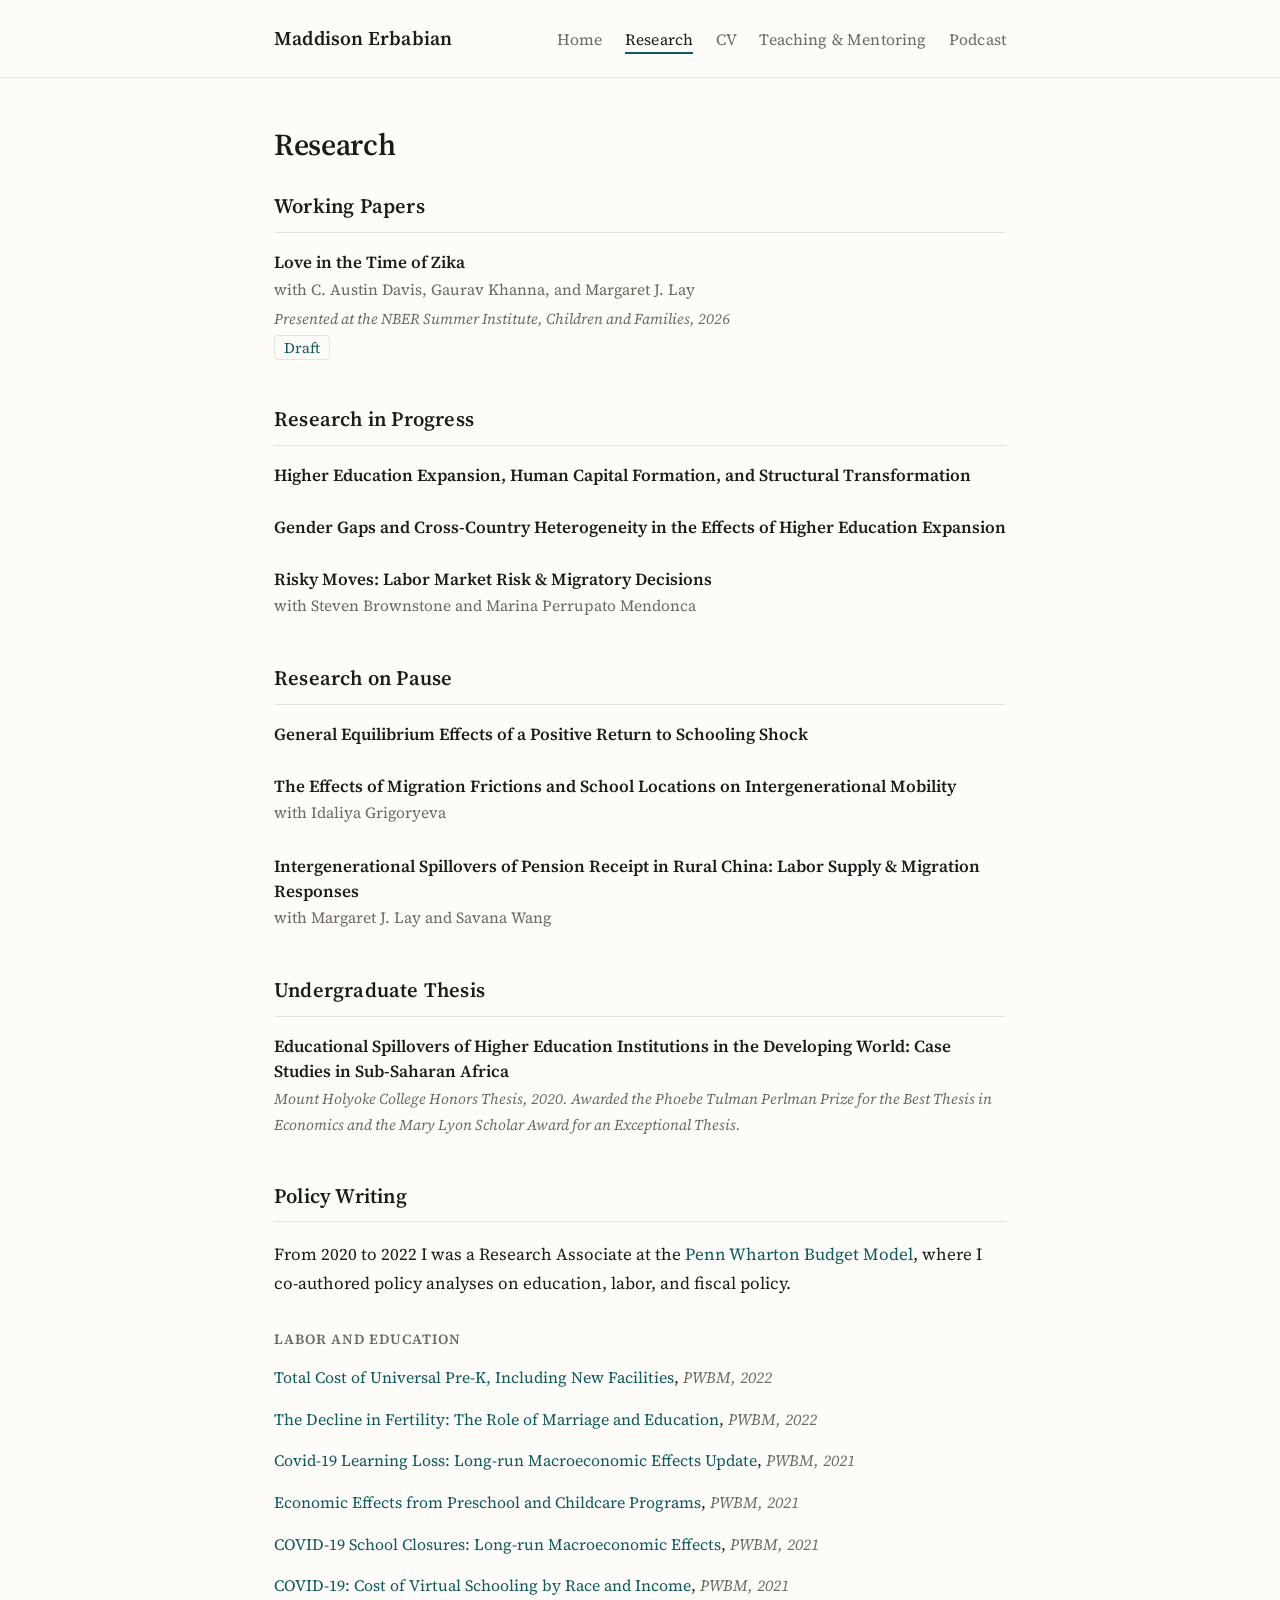
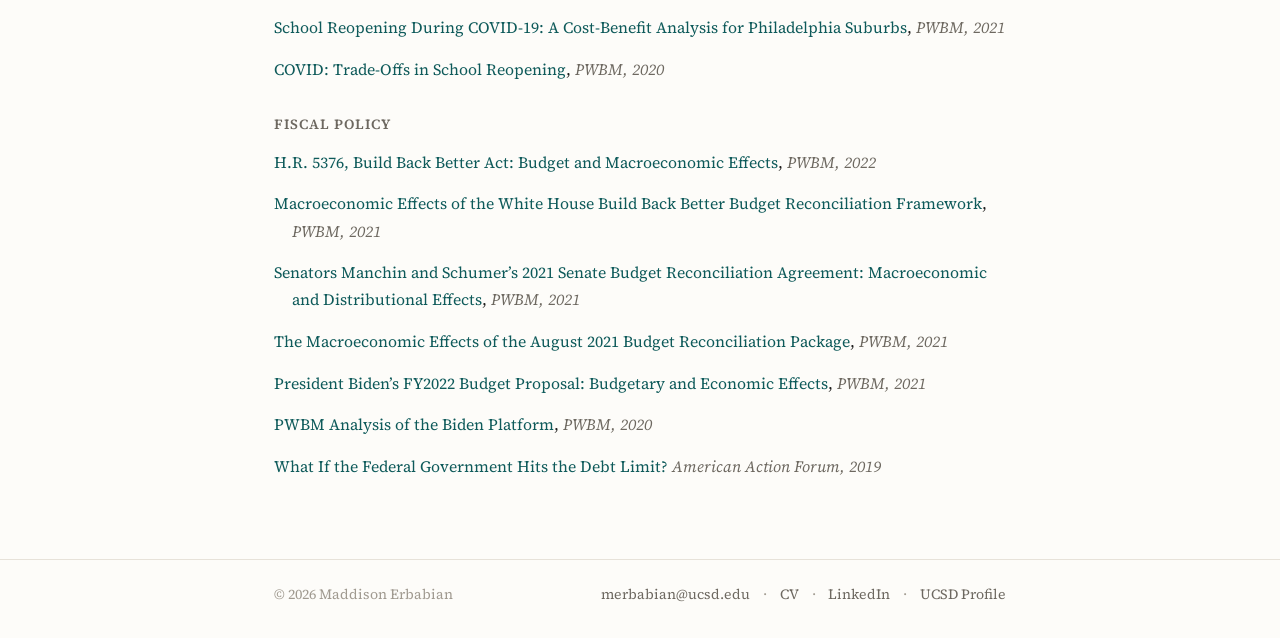
==== research.html @ f3ff4b71 "Add files via upload" ====
<!DOCTYPE html>
<html lang="en">
<head>
<meta charset="utf-8">
<meta name="viewport" content="width=device-width, initial-scale=1">
<title>Research — Maddison Erbabian</title>
<meta name="description" content="Research by Maddison Erbabian: working papers and research in progress on higher education expansion, human capital, gender gaps, migration, and health shocks in developing countries.">
<link rel="canonical" href="https://maddisonerbabian.github.io/research.html">
<meta property="og:title" content="Research — Maddison Erbabian">
<meta property="og:description" content="Working papers and research in progress on higher education expansion, human capital, gender gaps, migration, and health shocks.">
<meta property="og:url" content="https://maddisonerbabian.github.io/research.html">
<meta property="og:type" content="website">
<link rel="preconnect" href="https://fonts.googleapis.com">
<link rel="preconnect" href="https://fonts.gstatic.com" crossorigin>
<link href="https://fonts.googleapis.com/css2?family=Source+Serif+4:ital,opsz,wght@0,8..60,400..700;1,8..60,400..700&display=swap" rel="stylesheet">
<link rel="stylesheet" href="style.css">
</head>
<body>

<header>
  <div class="container header-inner">
    <div class="site-name"><a href="index.html">Maddison Erbabian</a></div>
    <nav>
      <ul>
        <li><a href="index.html">Home</a></li>
        <li><a href="research.html" class="active">Research</a></li>
        <li><a href="files/Maddison_Erbabian_CV.pdf">CV</a></li>
        <li><a href="teaching.html">Teaching &amp; Mentoring</a></li>
        <li><a href="podcast.html">Podcast</a></li>
      </ul>
    </nav>
  </div>
</header>

<main>
  <div class="container">
    <h1>Research</h1>

    <h2>Working Papers</h2>

    <div class="paper">
      <div class="paper-title"><a href="https://www.econgaurav.com/papers/Zika.pdf">Love in the Time of Zika</a></div>
      <div class="paper-authors">with C. Austin Davis, Gaurav Khanna, and Margaret J. Lay</div>
      <div class="paper-note">Presented at the NBER Summer Institute, Children and Families, 2026</div>
      <div class="paper-links"><a href="https://www.econgaurav.com/papers/Zika.pdf">Draft</a></div>
    </div>

    <h2>Research in Progress</h2>

    <div class="paper">
      <div class="paper-title">Higher Education Expansion, Human Capital Formation, and Structural Transformation</div>
    </div>

    <div class="paper">
      <div class="paper-title">Gender Gaps and Cross-Country Heterogeneity in the Effects of Higher Education Expansion</div>
    </div>

    <div class="paper">
      <div class="paper-title">Risky Moves: Labor Market Risk &amp; Migratory Decisions</div>
      <div class="paper-authors">with Steven Brownstone and Marina Perrupato Mendonca</div>
    </div>

    <h2>Research on Pause</h2>

    <div class="paper">
      <div class="paper-title">General Equilibrium Effects of a Positive Return to Schooling Shock</div>
    </div>

    <div class="paper">
      <div class="paper-title">The Effects of Migration Frictions and School Locations on Intergenerational Mobility</div>
      <div class="paper-authors">with Idaliya Grigoryeva</div>
    </div>

    <div class="paper">
      <div class="paper-title">Intergenerational Spillovers of Pension Receipt in Rural China: Labor Supply &amp; Migration Responses</div>
      <div class="paper-authors">with Margaret J. Lay and Savana Wang</div>
    </div>

    <h2>Undergraduate Thesis</h2>

    <div class="paper">
      <div class="paper-title"><a href="https://ida.mtholyoke.edu/bitstream/handle/10166/6046/Maddison%20Erbabian%20Thesis%20-%20Formatted%20for%20LITS.pdf">Educational Spillovers of Higher Education Institutions in the Developing World: Case Studies in Sub-Saharan Africa</a></div>
      <div class="paper-note">Mount Holyoke College Honors Thesis, 2020. Awarded the Phoebe Tulman Perlman Prize for the Best Thesis in Economics and the Mary Lyon Scholar Award for an Exceptional Thesis.</div>
    </div>

    <h2>Policy Writing</h2>

    <p>From 2020 to 2022 I was a Research Associate at the <a href="https://budgetmodel.wharton.upenn.edu/a/maddison-erbabian/">Penn Wharton Budget Model</a>, where I co-authored policy analyses on education, labor, and fiscal policy.</p>

    <h3>Labor and Education</h3>
    <ul class="policy-list">
      <li><a href="https://budgetmodel.wharton.upenn.edu/issues/2022/6/2/total-cost-of-universal-pre-k">Total Cost of Universal Pre-K, Including New Facilities</a>, <span class="venue">PWBM, 2022</span></li>
      <li><a href="https://budgetmodel.wharton.upenn.edu/issues/2022/7/8/decline-in-fertility-the-role-of-marriage-and-education">The Decline in Fertility: The Role of Marriage and Education</a>, <span class="venue">PWBM, 2022</span></li>
      <li><a href="https://budgetmodel.wharton.upenn.edu/issues/2021/10/27/covid-19-learning-loss-long-run-macro-effects">Covid-19 Learning Loss: Long-run Macroeconomic Effects Update</a>, <span class="venue">PWBM, 2021</span></li>
      <li><a href="https://budgetmodel.wharton.upenn.edu/issues/2021/8/23/economic-effects-preschool-and-childcare-programs">Economic Effects from Preschool and Childcare Programs</a>, <span class="venue">PWBM, 2021</span></li>
      <li><a href="https://budgetmodel.wharton.upenn.edu/issues/2021/5/17/covid-school-closures-long-run-effects">COVID-19 School Closures: Long-run Macroeconomic Effects</a>, <span class="venue">PWBM, 2021</span></li>
      <li><a href="https://budgetmodel.wharton.upenn.edu/issues/2021/3/11/covid-19-cost-of-virtual-schooling-by-race-and-income">COVID-19: Cost of Virtual Schooling by Race and Income</a>, <span class="venue">PWBM, 2021</span></li>
      <li><a href="https://budgetmodel.wharton.upenn.edu/issues/2020/12/16/school-reopening-covid-phl">School Reopening During COVID-19: A Cost-Benefit Analysis for Philadelphia Suburbs</a>, <span class="venue">PWBM, 2021</span></li>
      <li><a href="https://budgetmodel.wharton.upenn.edu/issues/2020/10/12/covid-trade-offs-in-school-re-opening">COVID: Trade-Offs in School Reopening</a>, <span class="venue">PWBM, 2020</span></li>
    </ul>

    <h3>Fiscal Policy</h3>
    <ul class="policy-list">
      <li><a href="https://budgetmodel.wharton.upenn.edu/issues/2021/11/15/hr-5376-build-back-better-budget-macro">H.R. 5376, Build Back Better Act: Budget and Macroeconomic Effects</a>, <span class="venue">PWBM, 2022</span></li>
      <li><a href="https://budgetmodel.wharton.upenn.edu/issues/2021/11/4/macro-effects-of-build-back-better-reconciliation-package">Macroeconomic Effects of the White House Build Back Better Budget Reconciliation Framework</a>, <span class="venue">PWBM, 2021</span></li>
      <li><a href="https://budgetmodel.wharton.upenn.edu/issues/2021/10/7/manchin-schumer-budget-reconciliation">Senators Manchin and Schumer&rsquo;s 2021 Senate Budget Reconciliation Agreement: Macroeconomic and Distributional Effects</a>, <span class="venue">PWBM, 2021</span></li>
      <li><a href="https://budgetmodel.wharton.upenn.edu/issues/2021/9/9/reconciliation-macro-effects">The Macroeconomic Effects of the August 2021 Budget Reconciliation Package</a>, <span class="venue">PWBM, 2021</span></li>
      <li><a href="https://budgetmodel.wharton.upenn.edu/issues/2021/7/6/president-biden-fy2022-budget-effects">President Biden&rsquo;s FY2022 Budget Proposal: Budgetary and Economic Effects</a>, <span class="venue">PWBM, 2021</span></li>
      <li><a href="https://budgetmodel.wharton.upenn.edu/issues/2020/9/14/biden-2020-analysis">PWBM Analysis of the Biden Platform</a>, <span class="venue">PWBM, 2020</span></li>
      <li><a href="https://www.americanactionforum.org/insight/what-if-the-federal-government-hits-the-debt-limit/">What If the Federal Government Hits the Debt Limit?</a> <span class="venue">American Action Forum, 2019</span></li>
    </ul>
  </div>
</main>

<footer>
  <div class="container header-inner">
    <div>&copy; 2026 Maddison Erbabian</div>
    <div class="footer-links">
      <a href="mailto:merbabian@ucsd.edu">merbabian@ucsd.edu</a>
      <a href="files/Maddison_Erbabian_CV.pdf">CV</a>
      <a href="https://www.linkedin.com/in/maddison-erbabian/">LinkedIn</a>
      <a href="https://economics.ucsd.edu/graduate-program/about/grad-profiles/cohort-2022/erbabian-maddie.html">UCSD Profile</a>
    </div>
  </div>
</footer>

</body>
</html>
---- style.css ----
/* Maddison Erbabian — academic website */

:root {
  --bg: #fdfcf9;
  --ink: #1c1b1a;
  --muted: #6d6860;
  --faint: #a09a90;
  --accent: #0e5a5a;
  --accent-dark: #093f3f;
  --rule: #e7e2d9;
  --serif: "Source Serif 4", Georgia, "Times New Roman", serif;
}

* { margin: 0; padding: 0; box-sizing: border-box; }

html { scroll-behavior: smooth; }

body {
  font-family: var(--serif);
  font-size: 1.06rem;
  line-height: 1.72;
  color: var(--ink);
  background: var(--bg);
  -webkit-font-smoothing: antialiased;
}

.container {
  max-width: 780px;
  margin: 0 auto;
  padding: 0 1.5rem;
}

/* ---------- Header / nav ---------- */

header {
  border-bottom: 1px solid var(--rule);
  padding: 1.4rem 0 1.3rem;
}

.header-inner {
  display: flex;
  align-items: baseline;
  justify-content: space-between;
  flex-wrap: wrap;
  gap: 0.5rem 1.5rem;
}

.site-name {
  font-size: 1.22rem;
  font-weight: 600;
  letter-spacing: 0.01em;
}

.site-name a {
  color: var(--ink);
  text-decoration: none;
}

nav ul {
  display: flex;
  flex-wrap: wrap;
  gap: 1.4rem;
  list-style: none;
}

nav a {
  color: var(--muted);
  text-decoration: none;
  font-size: 0.98rem;
  letter-spacing: 0.01em;
  padding-bottom: 2px;
  border-bottom: 2px solid transparent;
  transition: color 0.15s ease, border-color 0.15s ease;
}

nav a:hover { color: var(--accent); }

nav a.active {
  color: var(--ink);
  border-bottom-color: var(--accent);
}

/* ---------- Main ---------- */

main { padding: 3rem 0 4rem; }

h1 {
  font-size: 1.9rem;
  font-weight: 600;
  line-height: 1.25;
  margin-bottom: 1.6rem;
  letter-spacing: -0.01em;
}

h2 {
  font-size: 1.28rem;
  font-weight: 600;
  margin: 2.6rem 0 1.1rem;
  padding-bottom: 0.45rem;
  border-bottom: 1px solid var(--rule);
  letter-spacing: 0.01em;
}

h2:first-of-type { margin-top: 0; }

h3 {
  font-size: 1.05rem;
  font-weight: 600;
  color: var(--muted);
  margin: 1.8rem 0 0.8rem;
  text-transform: uppercase;
  letter-spacing: 0.07em;
  font-size: 0.88rem;
}

p { margin-bottom: 1.1rem; }

a {
  color: var(--accent);
  text-decoration: none;
  transition: color 0.15s ease;
}

a:hover { color: var(--accent-dark); text-decoration: underline; }

/* ---------- Home ---------- */

.home-grid {
  display: grid;
  grid-template-columns: 1fr 250px;
  gap: 2.8rem;
  align-items: start;
}

.portrait {
  width: 100%;
  border-radius: 6px;
  display: block;
}

.portrait-caption {
  font-size: 0.85rem;
  color: var(--faint);
  margin-top: 0.6rem;
  text-align: center;
}

.sidebar-contact {
  margin-top: 1.1rem;
  font-size: 0.95rem;
  line-height: 2;
  text-align: center;
}

.footer-links {
  display: flex;
  flex-wrap: wrap;
  align-items: center;
  gap: 0.8rem;
}

.footer-links a { color: var(--muted); }

.footer-links a + a::before {
  content: "\00B7";
  color: var(--faint);
  display: inline-block;
  margin-right: 0.8rem;
}

.footer-links a:hover { color: var(--accent); }

.contact-line {
  margin-top: 1.6rem;
  padding-top: 1.2rem;
  border-top: 1px solid var(--rule);
  font-size: 0.98rem;
  color: var(--muted);
}

.contact-line a { white-space: nowrap; }

.links-row {
  margin-top: 0.5rem;
  font-size: 0.98rem;
}

.links-row a { margin-right: 1.3rem; }

.news {
  margin-top: 2.4rem;
  background: #f5f2ea;
  border-left: 3px solid var(--accent);
  border-radius: 0 6px 6px 0;
  padding: 1rem 1.3rem;
  font-size: 0.99rem;
}

.news strong {
  display: block;
  font-size: 0.82rem;
  text-transform: uppercase;
  letter-spacing: 0.08em;
  color: var(--accent);
  margin-bottom: 0.35rem;
}

.news p { margin-bottom: 0.4rem; }
.news p:last-child { margin-bottom: 0; }

/* ---------- Research ---------- */

.paper { margin-bottom: 1.7rem; }

.paper-title {
  font-weight: 600;
  font-size: 1.06rem;
  line-height: 1.45;
}

.paper-title a { color: var(--ink); }
.paper-title a:hover { color: var(--accent); }

.paper-authors {
  color: var(--muted);
  font-size: 0.97rem;
  margin-top: 0.1rem;
}

.paper-note {
  font-style: italic;
  color: var(--muted);
  font-size: 0.94rem;
  margin-top: 0.15rem;
}

.paper-links {
  font-size: 0.92rem;
  margin-top: 0.25rem;
}

.paper-links a {
  margin-right: 0.9rem;
  border: 1px solid var(--rule);
  border-radius: 4px;
  padding: 0.1rem 0.55rem;
  color: var(--accent);
  transition: border-color 0.15s ease, background 0.15s ease;
}

.paper-links a:hover {
  text-decoration: none;
  border-color: var(--accent);
  background: #f2f7f7;
}

.policy-list { list-style: none; }

.policy-list li {
  margin-bottom: 0.9rem;
  padding-left: 1.1rem;
  text-indent: -1.1rem;
  font-size: 0.99rem;
}

.policy-list .venue { color: var(--muted); font-style: italic; }

/* ---------- Teaching ---------- */

.item { margin-bottom: 1.3rem; }

.item-title { font-weight: 600; }

.item-detail { color: var(--muted); font-size: 0.97rem; }

.award {
  color: var(--accent-dark);
  font-size: 0.95rem;
  font-style: italic;
}

/* ---------- Podcast ---------- */

.podcast-links { margin-top: 1.4rem; }

.podcast-links a {
  display: inline-block;
  border: 1px solid var(--rule);
  border-radius: 6px;
  padding: 0.45rem 1.1rem;
  margin: 0 0.8rem 0.8rem 0;
  color: var(--accent);
  font-size: 0.98rem;
  transition: border-color 0.15s ease, background 0.15s ease;
}

.podcast-links a:hover {
  text-decoration: none;
  border-color: var(--accent);
  background: #f2f7f7;
}

/* ---------- Footer ---------- */

footer {
  border-top: 1px solid var(--rule);
  padding: 1.4rem 0 2rem;
  font-size: 0.88rem;
  color: var(--faint);
}

footer .header-inner { align-items: center; }

/* ---------- Mobile ---------- */

@media (max-width: 640px) {
  .home-grid {
    grid-template-columns: 1fr;
    gap: 2rem;
  }

  .home-grid .portrait-col {
    order: -1;
    max-width: 240px;
  }

  main { padding: 2.2rem 0 3rem; }

  h1 { font-size: 1.6rem; }

  nav ul { gap: 1rem; }
}
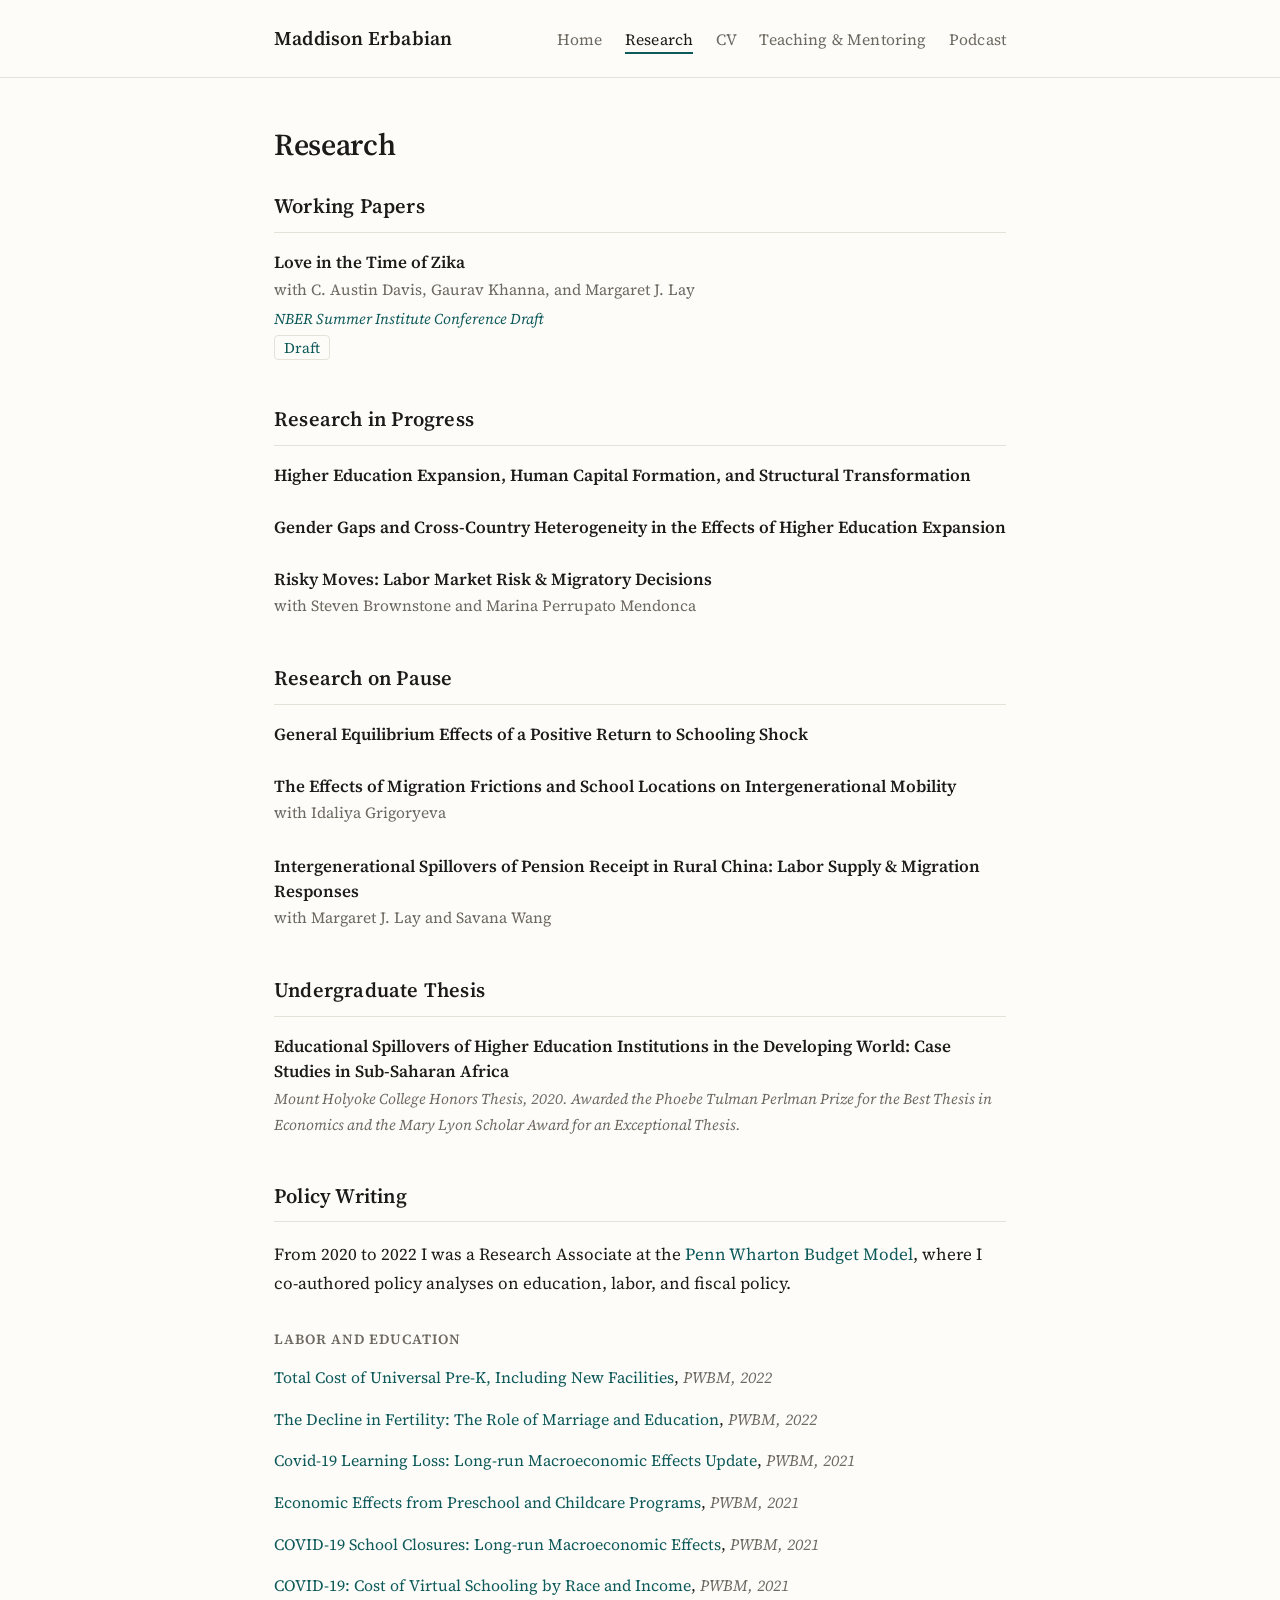
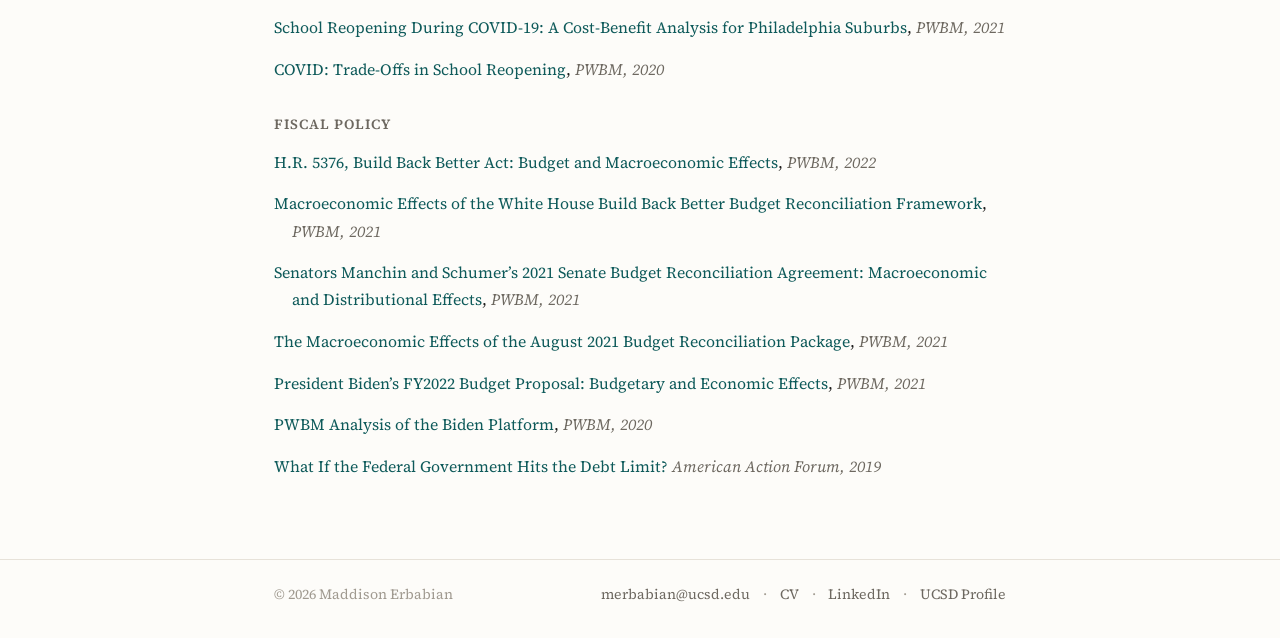
==== commit 5a5394de: "Add files via upload" ====
--- a/research.html
+++ b/research.html
@@ -41,7 +41,7 @@
     <div class="paper">
       <div class="paper-title"><a href="https://www.econgaurav.com/papers/Zika.pdf">Love in the Time of Zika</a></div>
       <div class="paper-authors">with C. Austin Davis, Gaurav Khanna, and Margaret J. Lay</div>
-      <div class="paper-note">Presented at the NBER Summer Institute, Children and Families, 2026</div>
+      <div class="paper-note"><a href="https://www.nber.org/conferences/si-2026-children-and-families">NBER Summer Institute Conference Draft</a></div>
       <div class="paper-links"><a href="https://www.econgaurav.com/papers/Zika.pdf">Draft</a></div>
     </div>
 
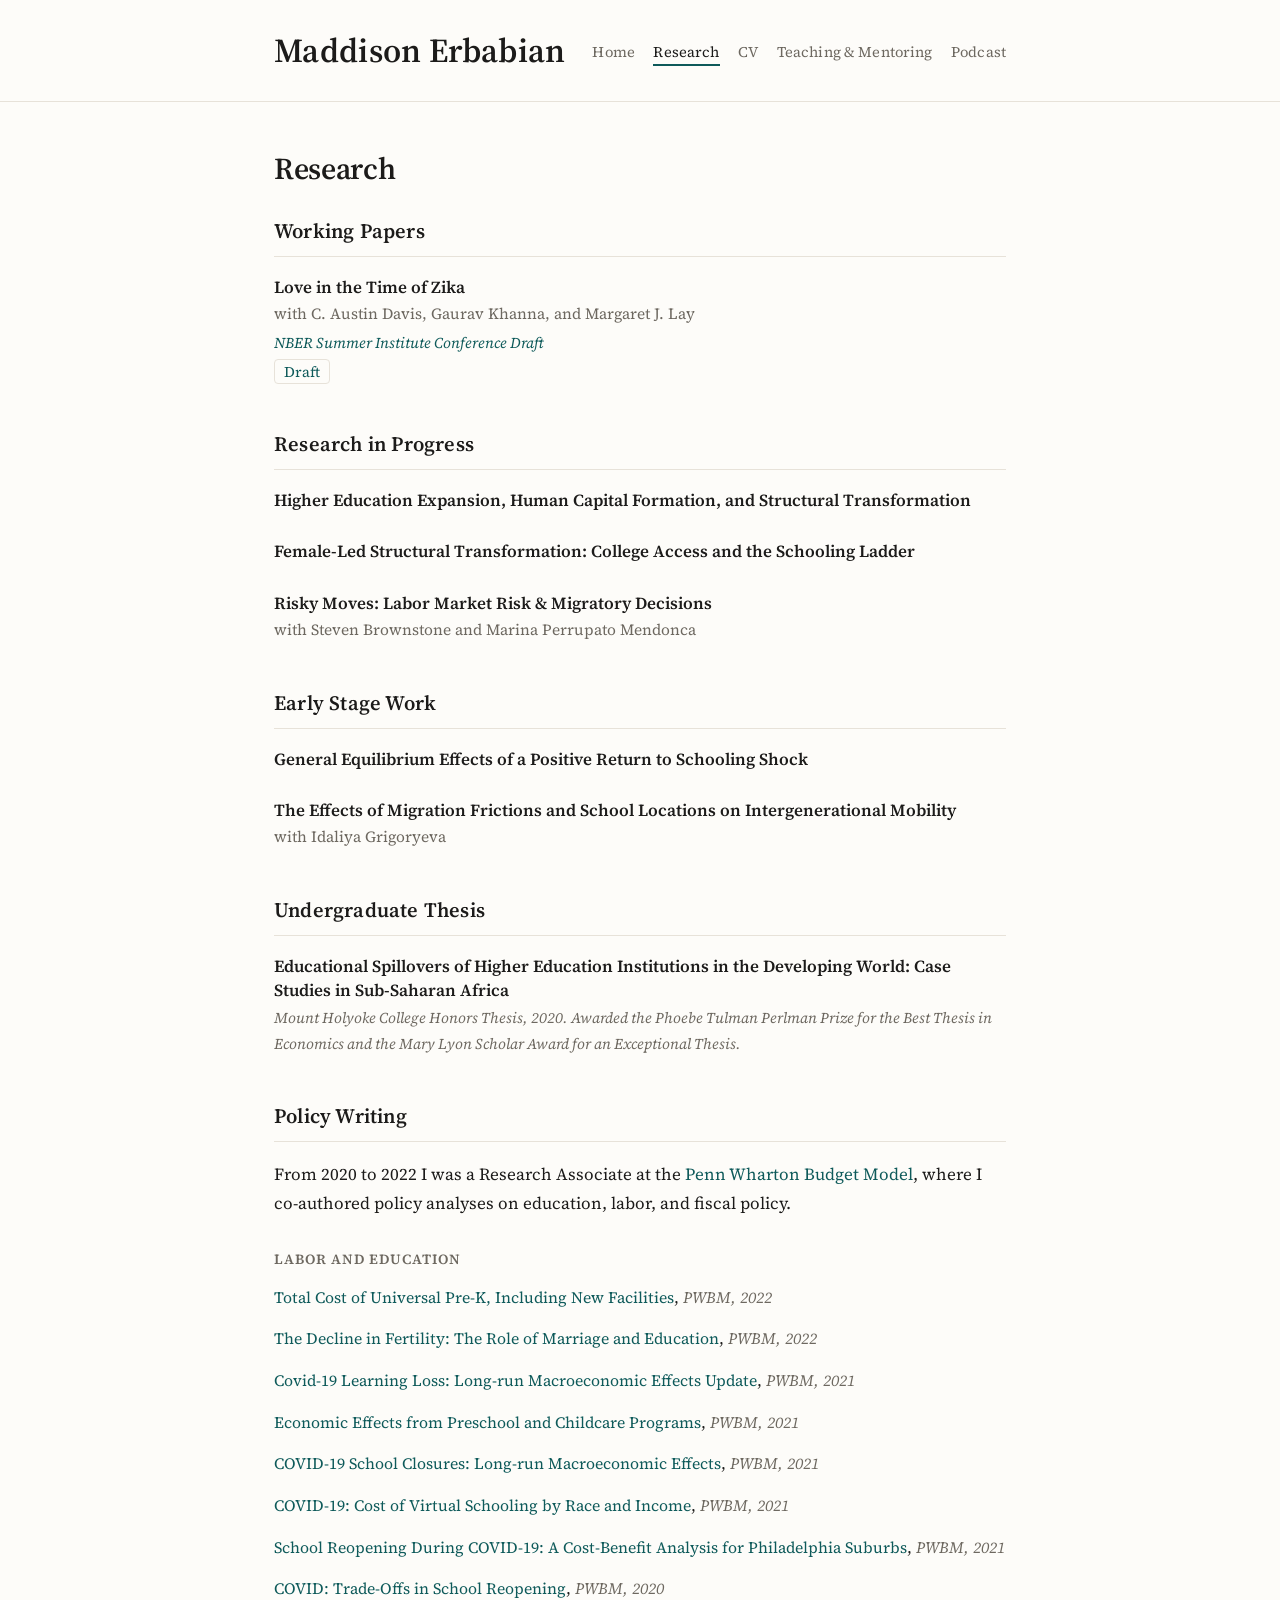
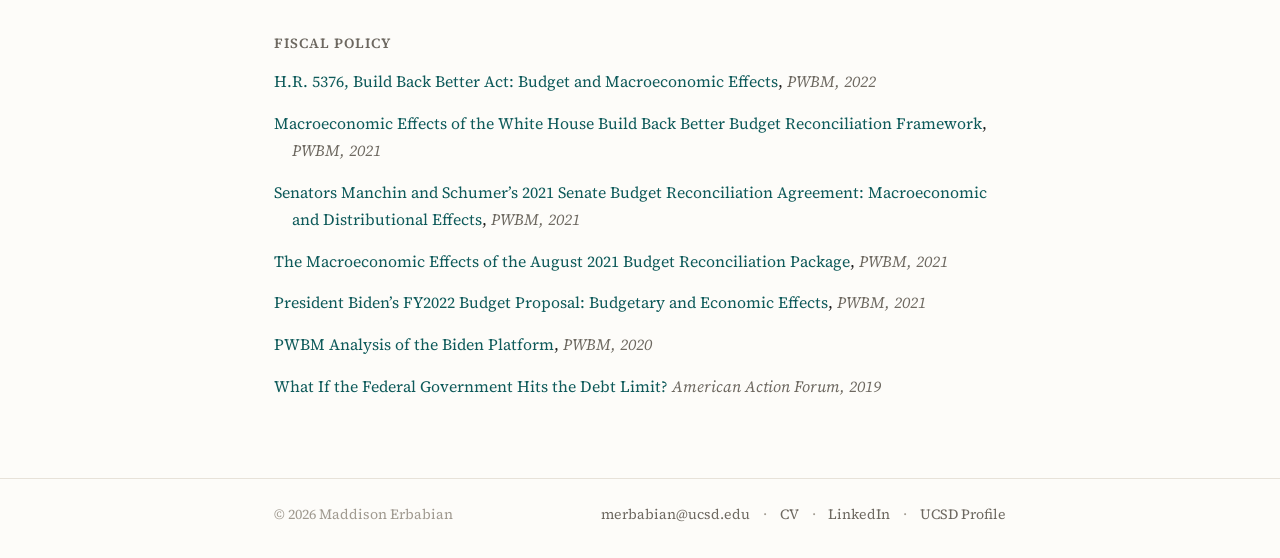
==== commit 660a976a: "Update CV and research page; remove stray root CV copy - New CV (updated paper title) - Research pag" ====
--- a/research.html
+++ b/research.html
@@ -52,7 +52,7 @@
     </div>
 
     <div class="paper">
-      <div class="paper-title">Gender Gaps and Cross-Country Heterogeneity in the Effects of Higher Education Expansion</div>
+      <div class="paper-title">Female-Led Structural Transformation: College Access and the Schooling Ladder</div>
     </div>
 
     <div class="paper">
@@ -60,7 +60,7 @@
       <div class="paper-authors">with Steven Brownstone and Marina Perrupato Mendonca</div>
     </div>
 
-    <h2>Research on Pause</h2>
+    <h2>Early Stage Work</h2>
 
     <div class="paper">
       <div class="paper-title">General Equilibrium Effects of a Positive Return to Schooling Shock</div>
@@ -69,11 +69,6 @@
     <div class="paper">
       <div class="paper-title">The Effects of Migration Frictions and School Locations on Intergenerational Mobility</div>
       <div class="paper-authors">with Idaliya Grigoryeva</div>
-    </div>
-
-    <div class="paper">
-      <div class="paper-title">Intergenerational Spillovers of Pension Receipt in Rural China: Labor Supply &amp; Migration Responses</div>
-      <div class="paper-authors">with Margaret J. Lay and Savana Wang</div>
     </div>
 
     <h2>Undergraduate Thesis</h2>
--- a/style.css
+++ b/style.css
@@ -39,14 +39,14 @@
 
 .header-inner {
   display: flex;
-  align-items: baseline;
+  align-items: center;
   justify-content: space-between;
   flex-wrap: wrap;
   gap: 0.5rem 1.5rem;
 }
 
 .site-name {
-  font-size: 1.22rem;
+  font-size: 2.1rem;
   font-weight: 600;
   letter-spacing: 0.01em;
 }
@@ -59,14 +59,14 @@
 nav ul {
   display: flex;
   flex-wrap: wrap;
-  gap: 1.4rem;
+  gap: 1.15rem;
   list-style: none;
 }
 
 nav a {
   color: var(--muted);
   text-decoration: none;
-  font-size: 0.98rem;
+  font-size: 0.92rem;
   letter-spacing: 0.01em;
   padding-bottom: 2px;
   border-bottom: 2px solid transparent;
@@ -328,5 +328,7 @@
 
   h1 { font-size: 1.6rem; }
 
+  .site-name { font-size: 1.6rem; }
+
   nav ul { gap: 1rem; }
 }
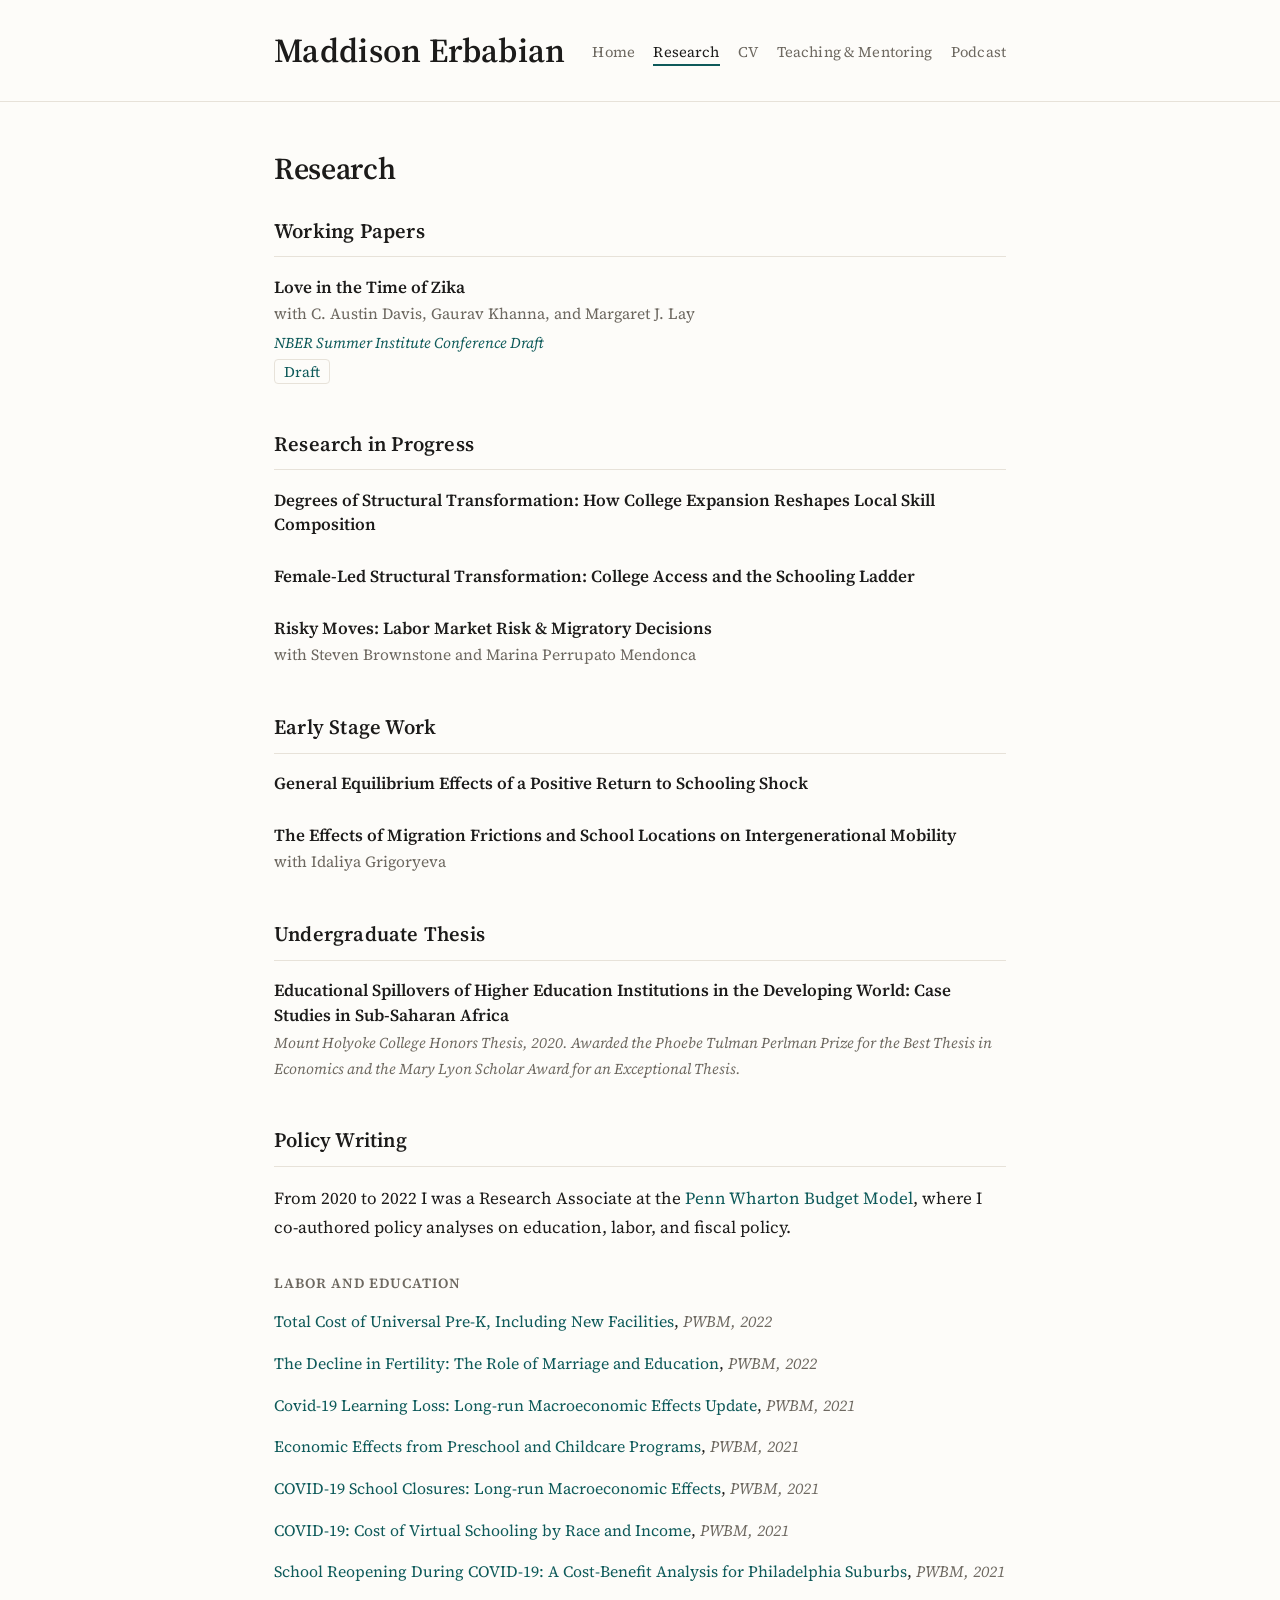
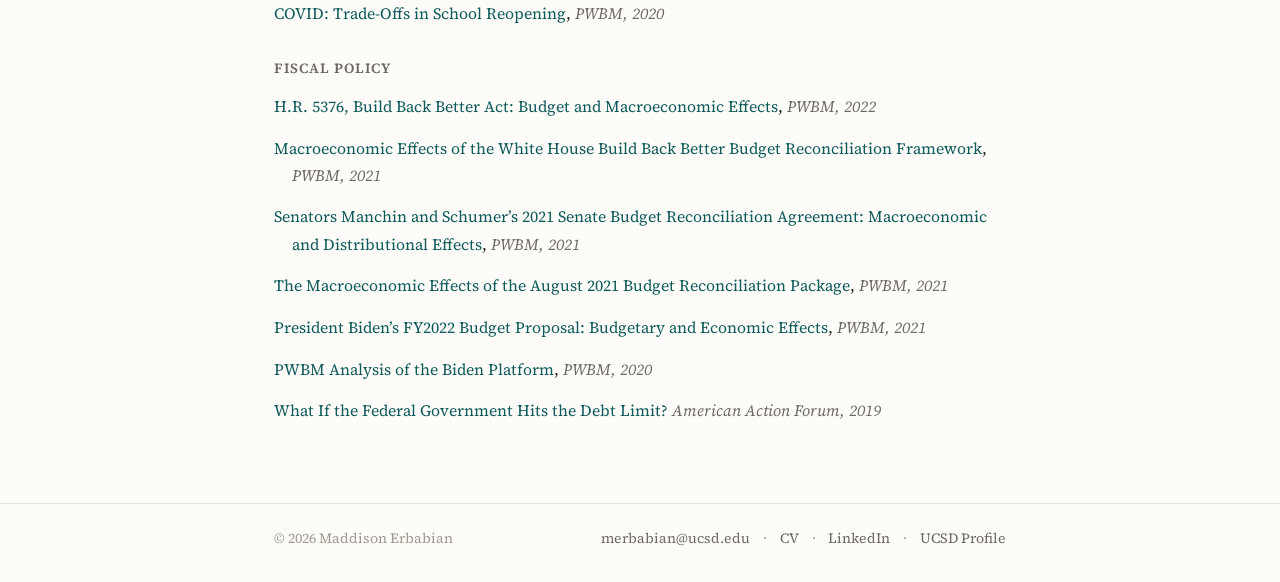
==== commit 3c73a9ef: "Update CV; retitle JMP to 'Degrees of Structural Transformation'; microdata one word Co-Authored-By:" ====
--- a/research.html
+++ b/research.html
@@ -48,7 +48,7 @@
     <h2>Research in Progress</h2>
 
     <div class="paper">
-      <div class="paper-title">Higher Education Expansion, Human Capital Formation, and Structural Transformation</div>
+      <div class="paper-title">Degrees of Structural Transformation: How College Expansion Reshapes Local Skill Composition</div>
     </div>
 
     <div class="paper">
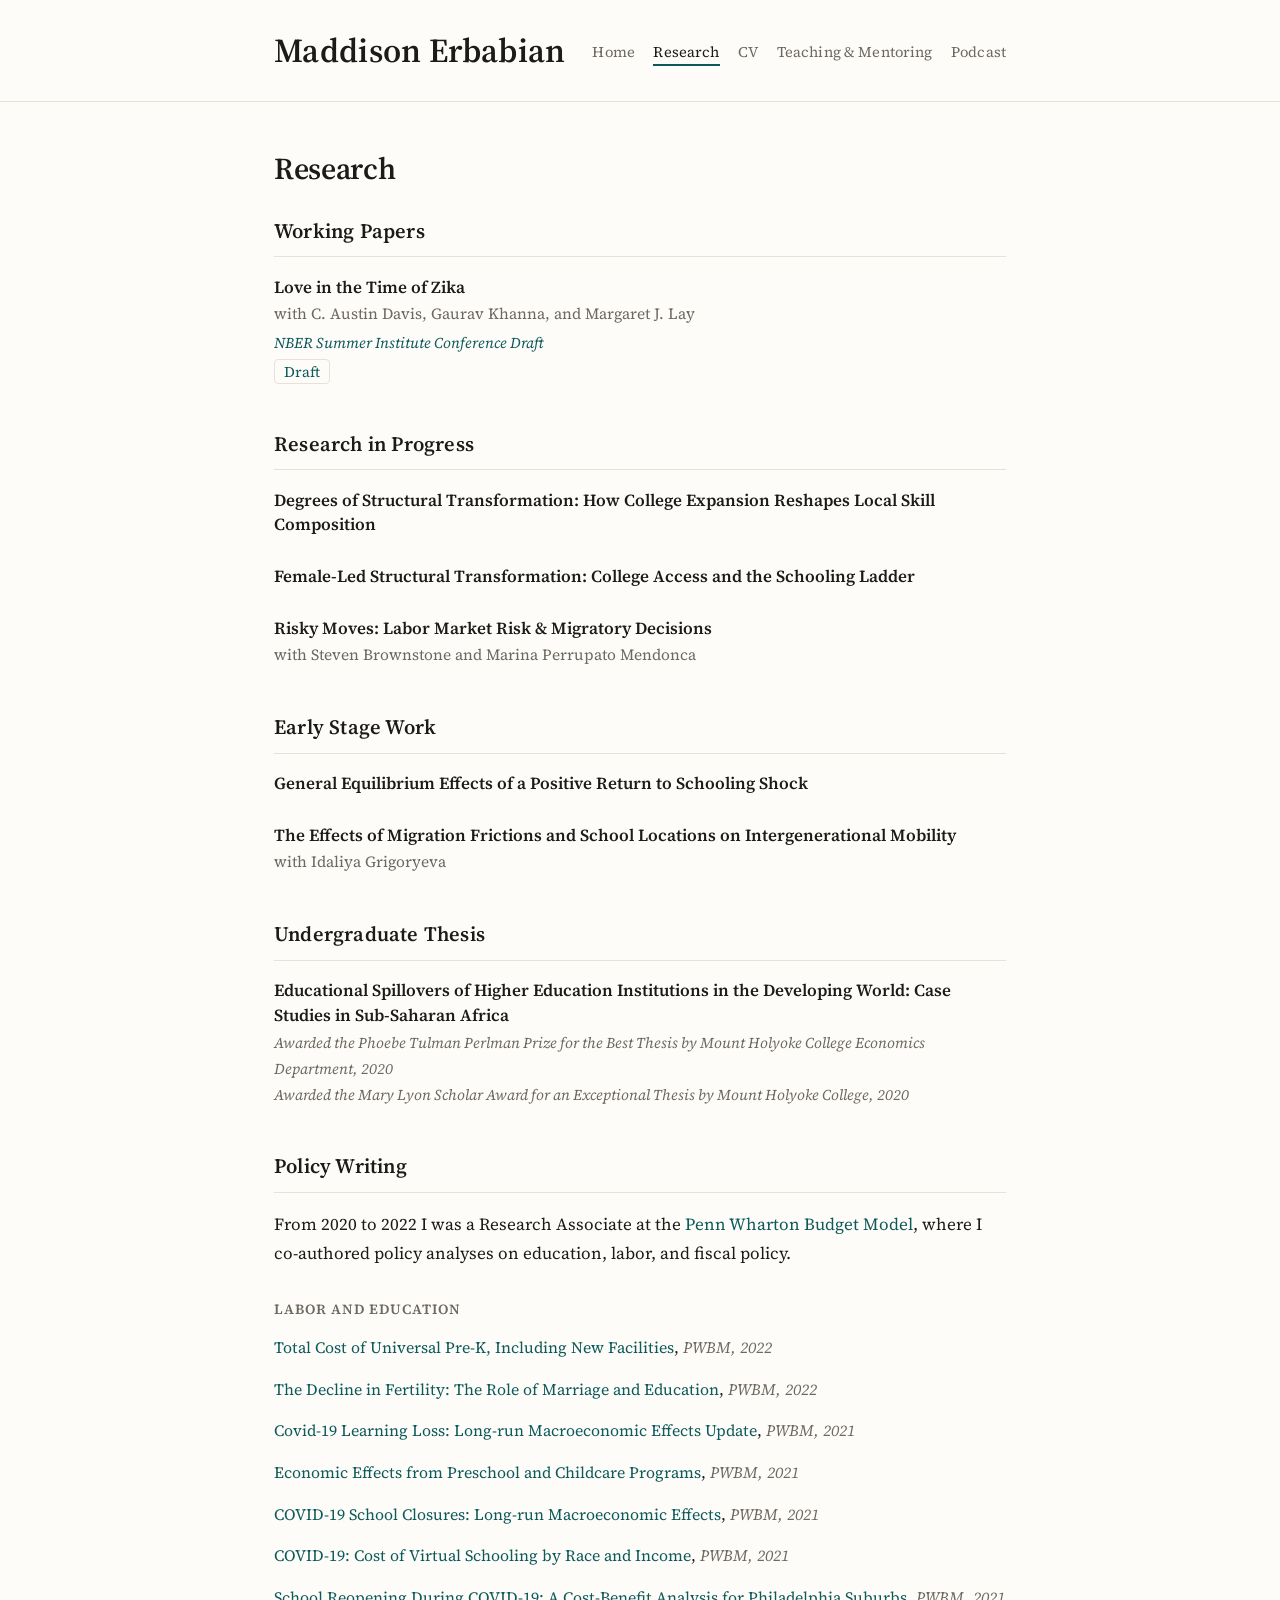
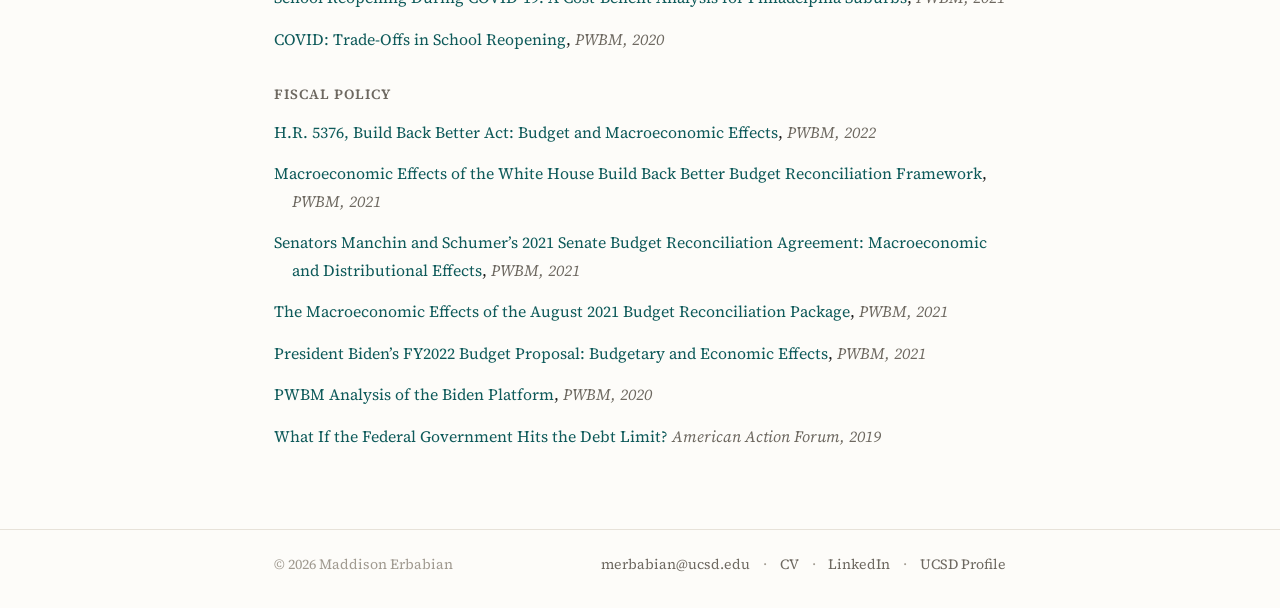
==== commit 1543b77c: "Reformat thesis awards as two lines with granting body Co-Authored-By: Claude Opus 4.8 <noreply@anth" ====
--- a/research.html
+++ b/research.html
@@ -74,8 +74,8 @@
     <h2>Undergraduate Thesis</h2>
 
     <div class="paper">
-      <div class="paper-title"><a href="https://ida.mtholyoke.edu/bitstream/handle/10166/6046/Maddison%20Erbabian%20Thesis%20-%20Formatted%20for%20LITS.pdf">Educational Spillovers of Higher Education Institutions in the Developing World: Case Studies in Sub-Saharan Africa</a></div>
-      <div class="paper-note">Mount Holyoke College Honors Thesis, 2020. Awarded the Phoebe Tulman Perlman Prize for the Best Thesis in Economics and the Mary Lyon Scholar Award for an Exceptional Thesis.</div>
+      <div class="paper-title">Educational Spillovers of Higher Education Institutions in the Developing World: Case Studies in Sub-Saharan Africa</div>
+      <div class="paper-note">Awarded the Phoebe Tulman Perlman Prize for the Best Thesis by Mount Holyoke College Economics Department, 2020<br>Awarded the Mary Lyon Scholar Award for an Exceptional Thesis by Mount Holyoke College, 2020</div>
     </div>
 
     <h2>Policy Writing</h2>
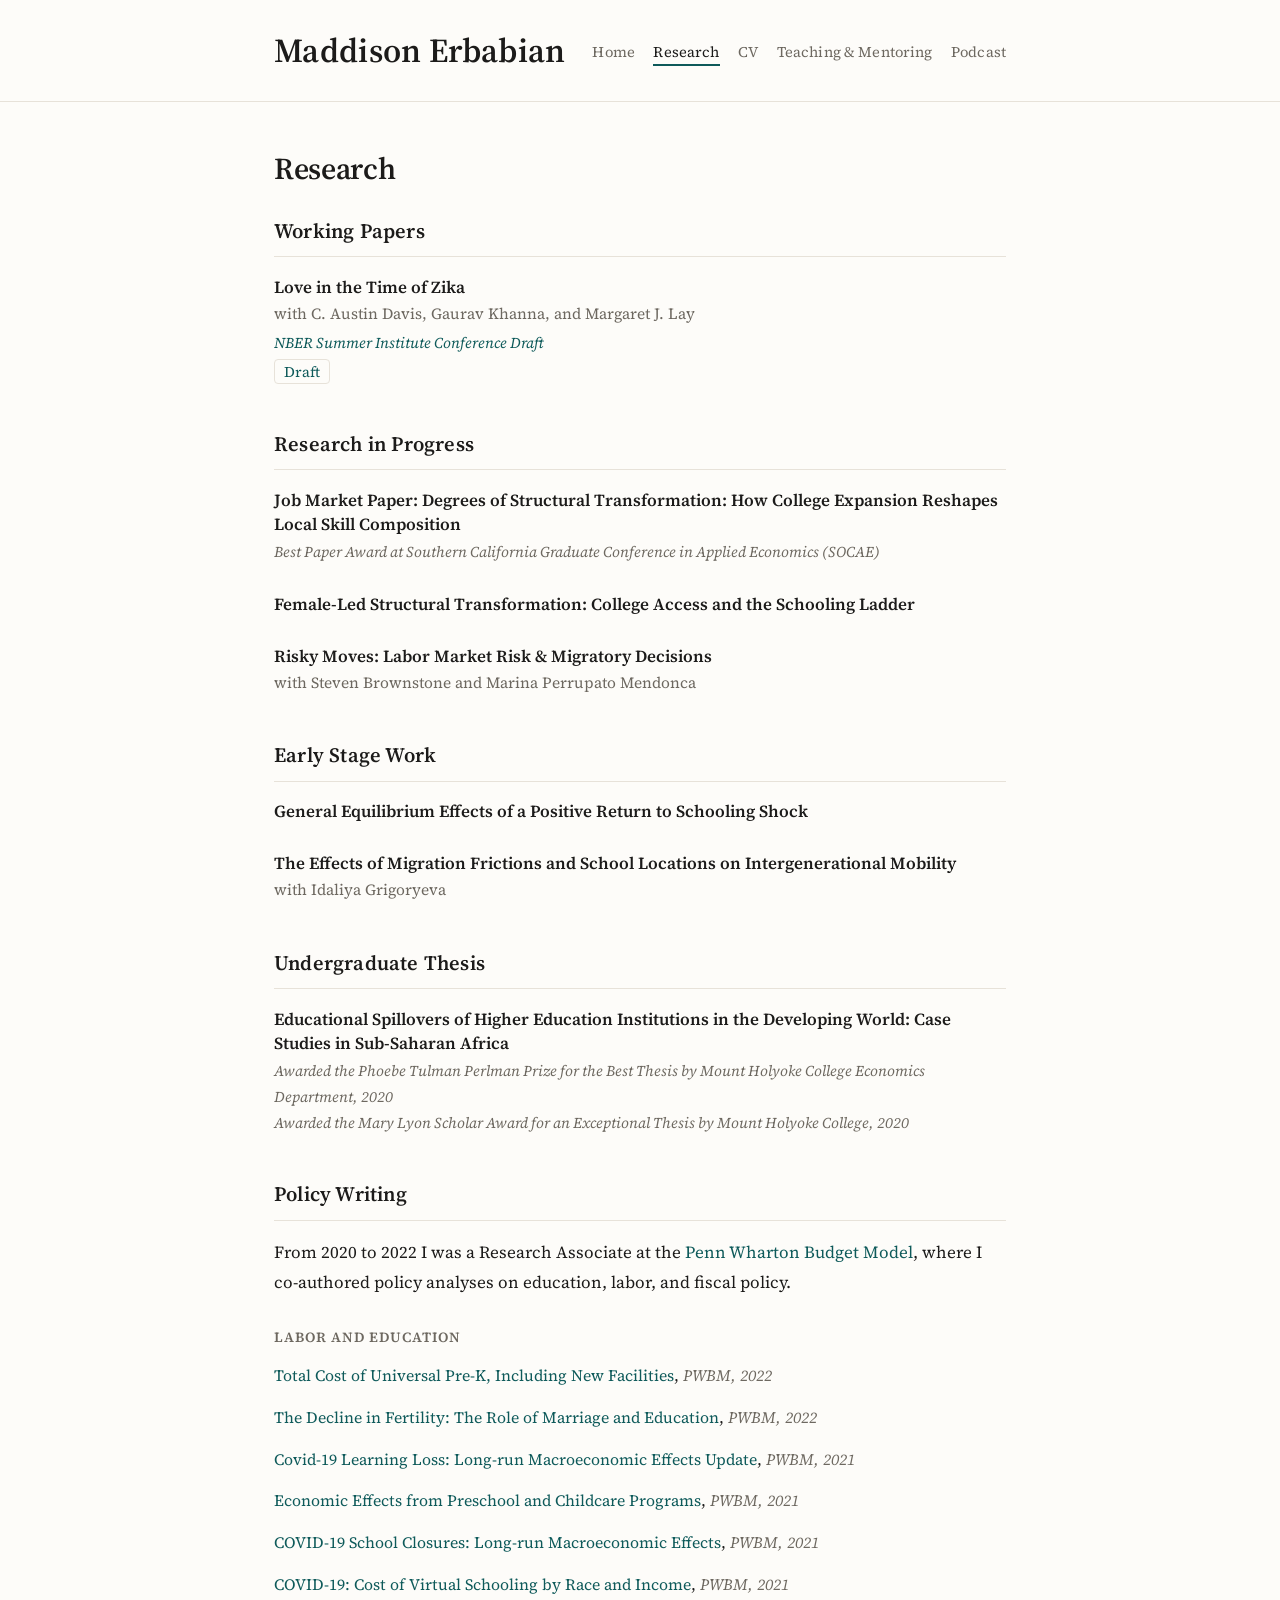
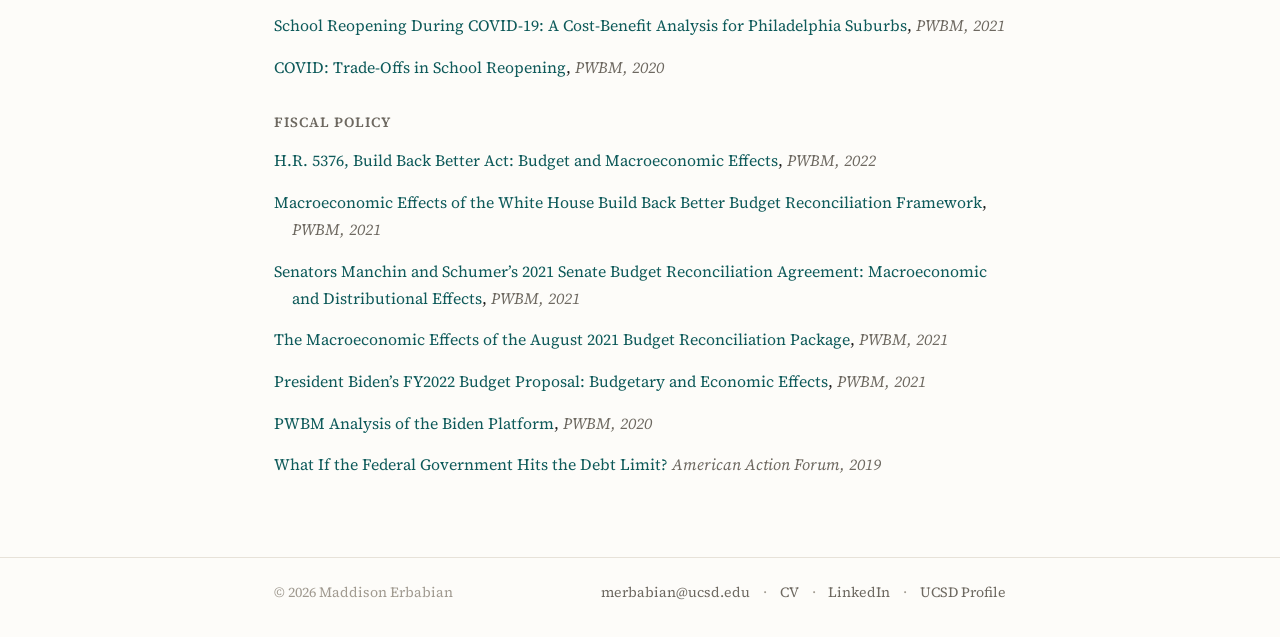
==== commit f200f3e8: "Research page: label the JMP and add the SOCAE Best Paper Award" ====
--- a/research.html
+++ b/research.html
@@ -48,7 +48,8 @@
     <h2>Research in Progress</h2>
 
     <div class="paper">
-      <div class="paper-title">Degrees of Structural Transformation: How College Expansion Reshapes Local Skill Composition</div>
+      <div class="paper-title">Job Market Paper: Degrees of Structural Transformation: How College Expansion Reshapes Local Skill Composition</div>
+      <div class="paper-note">Best Paper Award at Southern California Graduate Conference in Applied Economics (SOCAE)</div>
     </div>
 
     <div class="paper">
